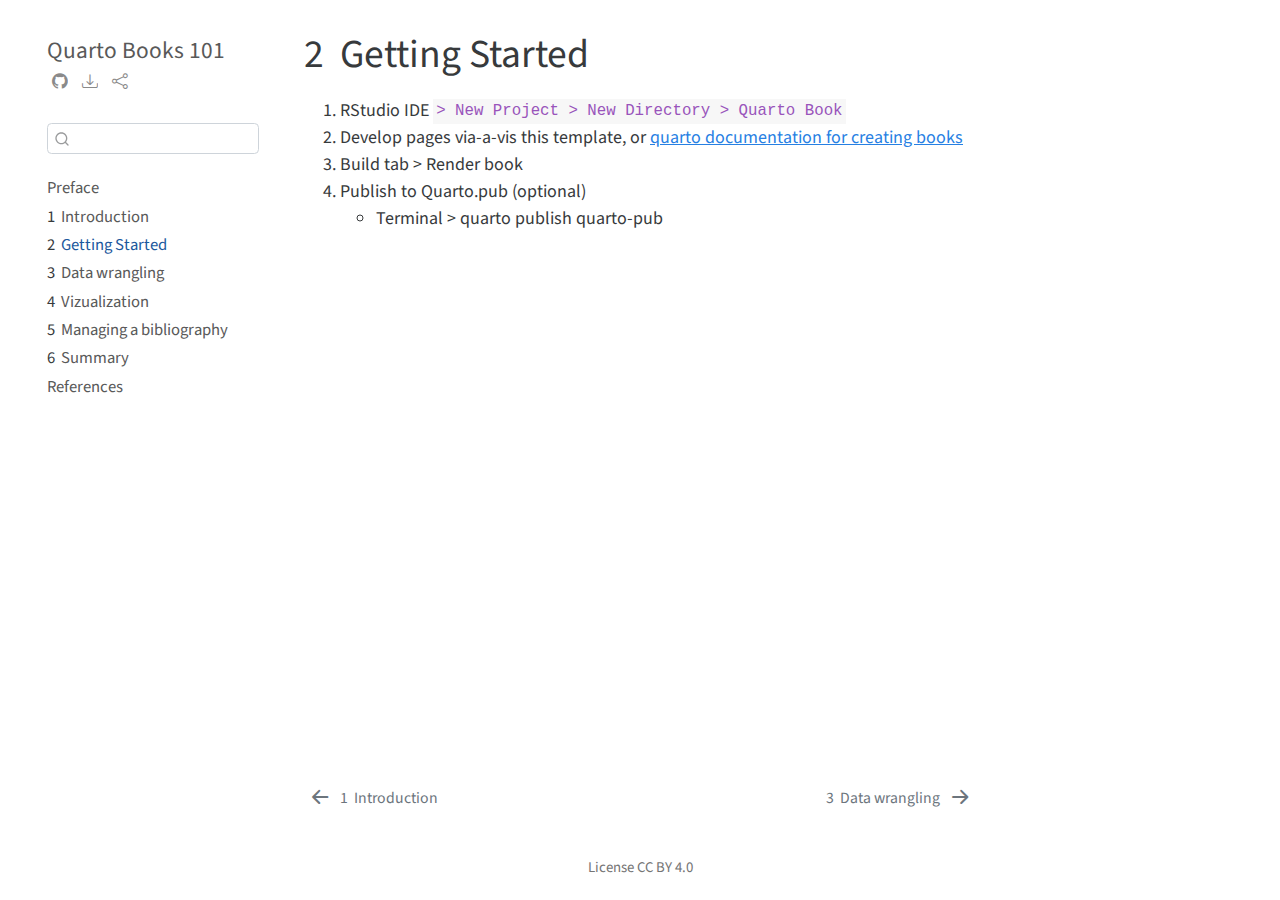
==== _book/getting_started.html @ e57dc0d7 "init" ====
<!DOCTYPE html>
<html xmlns="http://www.w3.org/1999/xhtml" lang="en" xml:lang="en"><head>

<meta charset="utf-8">
<meta name="generator" content="quarto-1.1.179">

<meta name="viewport" content="width=device-width, initial-scale=1.0, user-scalable=yes">


<title>Quarto Books 101 - 2&nbsp; Getting Started</title>
<style>
code{white-space: pre-wrap;}
span.smallcaps{font-variant: small-caps;}
div.columns{display: flex; gap: min(4vw, 1.5em);}
div.column{flex: auto; overflow-x: auto;}
div.hanging-indent{margin-left: 1.5em; text-indent: -1.5em;}
ul.task-list{list-style: none;}
ul.task-list li input[type="checkbox"] {
  width: 0.8em;
  margin: 0 0.8em 0.2em -1.6em;
  vertical-align: middle;
}
</style>


<script src="site_libs/quarto-nav/quarto-nav.js"></script>
<script src="site_libs/quarto-nav/headroom.min.js"></script>
<script src="site_libs/clipboard/clipboard.min.js"></script>
<script src="site_libs/quarto-search/autocomplete.umd.js"></script>
<script src="site_libs/quarto-search/fuse.min.js"></script>
<script src="site_libs/quarto-search/quarto-search.js"></script>
<meta name="quarto:offset" content="./">
<link href="./grammar_data.html" rel="next">
<link href="./intro.html" rel="prev">
<script src="site_libs/quarto-html/quarto.js"></script>
<script src="site_libs/quarto-html/popper.min.js"></script>
<script src="site_libs/quarto-html/tippy.umd.min.js"></script>
<script src="site_libs/quarto-html/anchor.min.js"></script>
<link href="site_libs/quarto-html/tippy.css" rel="stylesheet">
<link href="site_libs/quarto-html/quarto-syntax-highlighting.css" rel="stylesheet" id="quarto-text-highlighting-styles">
<script src="site_libs/bootstrap/bootstrap.min.js"></script>
<link href="site_libs/bootstrap/bootstrap-icons.css" rel="stylesheet">
<link href="site_libs/bootstrap/bootstrap.min.css" rel="stylesheet" id="quarto-bootstrap" data-mode="light">
<script id="quarto-search-options" type="application/json">{
  "location": "sidebar",
  "copy-button": false,
  "collapse-after": 3,
  "panel-placement": "start",
  "type": "textbox",
  "limit": 20,
  "language": {
    "search-no-results-text": "No results",
    "search-matching-documents-text": "matching documents",
    "search-copy-link-title": "Copy link to search",
    "search-hide-matches-text": "Hide additional matches",
    "search-more-match-text": "more match in this document",
    "search-more-matches-text": "more matches in this document",
    "search-clear-button-title": "Clear",
    "search-detached-cancel-button-title": "Cancel",
    "search-submit-button-title": "Submit"
  }
}</script>


</head>

<body class="nav-sidebar floating">

<div id="quarto-search-results"></div>
  <header id="quarto-header" class="headroom fixed-top">
  <nav class="quarto-secondary-nav" data-bs-toggle="collapse" data-bs-target="#quarto-sidebar" aria-controls="quarto-sidebar" aria-expanded="false" aria-label="Toggle sidebar navigation" onclick="if (window.quartoToggleHeadroom) { window.quartoToggleHeadroom(); }">
    <div class="container-fluid d-flex justify-content-between">
      <h1 class="quarto-secondary-nav-title"><span class="chapter-number">2</span>&nbsp; <span class="chapter-title">Getting Started</span></h1>
      <button type="button" class="quarto-btn-toggle btn" aria-label="Show secondary navigation">
        <i class="bi bi-chevron-right"></i>
      </button>
    </div>
  </nav>
</header>
<!-- content -->
<div id="quarto-content" class="quarto-container page-columns page-rows-contents page-layout-article">
<!-- sidebar -->
  <nav id="quarto-sidebar" class="sidebar collapse sidebar-navigation floating overflow-auto">
    <div class="pt-lg-2 mt-2 text-left sidebar-header">
    <div class="sidebar-title mb-0 py-0">
      <a href="./">Quarto Books 101</a> 
        <div class="sidebar-tools-main tools-wide">
    <a href="https://github.com/libjohn/somewhere" title="Source Code" class="sidebar-tool px-1"><i class="bi bi-github"></i></a>
    <a href="" title="Download" id="sidebar-tool-dropdown-0" class="sidebar-tool dropdown-toggle px-1" data-bs-toggle="dropdown" aria-expanded="false"><i class="bi bi-download"></i></a>
    <ul class="dropdown-menu" aria-labelledby="sidebar-tool-dropdown-0">
        <li>
          <a class="dropdown-item sidebar-tools-main-item" href="./Quarto-Books-101.pdf">
            <i class="bi bi-bi-file-pdf pe-1"></i>
          Download PDF
          </a>
        </li>
        <li>
          <a class="dropdown-item sidebar-tools-main-item" href="./Quarto-Books-101.epub">
            <i class="bi bi-bi-journal pe-1"></i>
          Download ePub
          </a>
        </li>
        <li>
          <a class="dropdown-item sidebar-tools-main-item" href="./Quarto-Books-101.docx">
            <i class="bi bi-bi-file-word pe-1"></i>
          Download Docx
          </a>
        </li>
    </ul>
    <a href="" title="Share" id="sidebar-tool-dropdown-1" class="sidebar-tool dropdown-toggle px-1" data-bs-toggle="dropdown" aria-expanded="false"><i class="bi bi-share"></i></a>
    <ul class="dropdown-menu" aria-labelledby="sidebar-tool-dropdown-1">
        <li>
          <a class="dropdown-item sidebar-tools-main-item" href="https://twitter.com/intent/tweet?url=|url|">
            <i class="bi bi-bi-twitter pe-1"></i>
          Twitter
          </a>
        </li>
        <li>
          <a class="dropdown-item sidebar-tools-main-item" href="https://www.facebook.com/sharer/sharer.php?u=|url|">
            <i class="bi bi-bi-facebook pe-1"></i>
          Facebook
          </a>
        </li>
        <li>
          <a class="dropdown-item sidebar-tools-main-item" href="https://www.linkedin.com/sharing/share-offsite/?url=|url|">
            <i class="bi bi-bi-linkedin pe-1"></i>
          LinkedIn
          </a>
        </li>
    </ul>
</div>
    </div>
      </div>
      <div class="mt-2 flex-shrink-0 align-items-center">
        <div class="sidebar-search">
        <div id="quarto-search" class="" title="Search"></div>
        </div>
      </div>
    <div class="sidebar-menu-container"> 
    <ul class="list-unstyled mt-1">
        <li class="sidebar-item">
  <div class="sidebar-item-container"> 
  <a href="./index.html" class="sidebar-item-text sidebar-link">Preface</a>
  </div>
</li>
        <li class="sidebar-item">
  <div class="sidebar-item-container"> 
  <a href="./intro.html" class="sidebar-item-text sidebar-link"><span class="chapter-number">1</span>&nbsp; <span class="chapter-title">Introduction</span></a>
  </div>
</li>
        <li class="sidebar-item">
  <div class="sidebar-item-container"> 
  <a href="./getting_started.html" class="sidebar-item-text sidebar-link active"><span class="chapter-number">2</span>&nbsp; <span class="chapter-title">Getting Started</span></a>
  </div>
</li>
        <li class="sidebar-item">
  <div class="sidebar-item-container"> 
  <a href="./grammar_data.html" class="sidebar-item-text sidebar-link"><span class="chapter-number">3</span>&nbsp; <span class="chapter-title">Data wrangling</span></a>
  </div>
</li>
        <li class="sidebar-item">
  <div class="sidebar-item-container"> 
  <a href="./grammar_graphics.html" class="sidebar-item-text sidebar-link"><span class="chapter-number">4</span>&nbsp; <span class="chapter-title">Vizualization</span></a>
  </div>
</li>
        <li class="sidebar-item">
  <div class="sidebar-item-container"> 
  <a href="./zotero.html" class="sidebar-item-text sidebar-link"><span class="chapter-number">5</span>&nbsp; <span class="chapter-title">Managing a bibliography</span></a>
  </div>
</li>
        <li class="sidebar-item">
  <div class="sidebar-item-container"> 
  <a href="./summary.html" class="sidebar-item-text sidebar-link"><span class="chapter-number">6</span>&nbsp; <span class="chapter-title">Summary</span></a>
  </div>
</li>
        <li class="sidebar-item">
  <div class="sidebar-item-container"> 
  <a href="./references.html" class="sidebar-item-text sidebar-link">References</a>
  </div>
</li>
    </ul>
    </div>
</nav>
<!-- margin-sidebar -->
    <div id="quarto-margin-sidebar" class="sidebar margin-sidebar">
        
    </div>
<!-- main -->
<main class="content" id="quarto-document-content">

<header id="title-block-header" class="quarto-title-block default">
<div class="quarto-title">
<h1 class="title d-none d-lg-block"><span class="chapter-number">2</span>&nbsp; <span class="chapter-title">Getting Started</span></h1>
</div>



<div class="quarto-title-meta">

    
    
  </div>
  

</header>

<ol type="1">
<li>RStudio IDE <code>&gt; New Project &gt; New Directory &gt; Quarto Book</code></li>
<li>Develop pages via-a-vis this template, or <a href="https://quarto.org/docs/books/">quarto documentation for creating books</a></li>
<li>Build tab &gt; Render book</li>
<li>Publish to Quarto.pub (optional)
<ul>
<li>Terminal &gt; quarto publish quarto-pub</li>
</ul></li>
</ol>



</main> <!-- /main -->
<script id="quarto-html-after-body" type="application/javascript">
window.document.addEventListener("DOMContentLoaded", function (event) {
  const toggleBodyColorMode = (bsSheetEl) => {
    const mode = bsSheetEl.getAttribute("data-mode");
    const bodyEl = window.document.querySelector("body");
    if (mode === "dark") {
      bodyEl.classList.add("quarto-dark");
      bodyEl.classList.remove("quarto-light");
    } else {
      bodyEl.classList.add("quarto-light");
      bodyEl.classList.remove("quarto-dark");
    }
  }
  const toggleBodyColorPrimary = () => {
    const bsSheetEl = window.document.querySelector("link#quarto-bootstrap");
    if (bsSheetEl) {
      toggleBodyColorMode(bsSheetEl);
    }
  }
  toggleBodyColorPrimary();  
  const icon = "";
  const anchorJS = new window.AnchorJS();
  anchorJS.options = {
    placement: 'right',
    icon: icon
  };
  anchorJS.add('.anchored');
  const clipboard = new window.ClipboardJS('.code-copy-button', {
    target: function(trigger) {
      return trigger.previousElementSibling;
    }
  });
  clipboard.on('success', function(e) {
    // button target
    const button = e.trigger;
    // don't keep focus
    button.blur();
    // flash "checked"
    button.classList.add('code-copy-button-checked');
    var currentTitle = button.getAttribute("title");
    button.setAttribute("title", "Copied!");
    setTimeout(function() {
      button.setAttribute("title", currentTitle);
      button.classList.remove('code-copy-button-checked');
    }, 1000);
    // clear code selection
    e.clearSelection();
  });
  function tippyHover(el, contentFn) {
    const config = {
      allowHTML: true,
      content: contentFn,
      maxWidth: 500,
      delay: 100,
      arrow: false,
      appendTo: function(el) {
          return el.parentElement;
      },
      interactive: true,
      interactiveBorder: 10,
      theme: 'quarto',
      placement: 'bottom-start'
    };
    window.tippy(el, config); 
  }
  const noterefs = window.document.querySelectorAll('a[role="doc-noteref"]');
  for (var i=0; i<noterefs.length; i++) {
    const ref = noterefs[i];
    tippyHover(ref, function() {
      // use id or data attribute instead here
      let href = ref.getAttribute('data-footnote-href') || ref.getAttribute('href');
      try { href = new URL(href).hash; } catch {}
      const id = href.replace(/^#\/?/, "");
      const note = window.document.getElementById(id);
      return note.innerHTML;
    });
  }
  var bibliorefs = window.document.querySelectorAll('a[role="doc-biblioref"]');
  for (var i=0; i<bibliorefs.length; i++) {
    const ref = bibliorefs[i];
    const cites = ref.parentNode.getAttribute('data-cites').split(' ');
    tippyHover(ref, function() {
      var popup = window.document.createElement('div');
      cites.forEach(function(cite) {
        var citeDiv = window.document.createElement('div');
        citeDiv.classList.add('hanging-indent');
        citeDiv.classList.add('csl-entry');
        var biblioDiv = window.document.getElementById('ref-' + cite);
        if (biblioDiv) {
          citeDiv.innerHTML = biblioDiv.innerHTML;
        }
        popup.appendChild(citeDiv);
      });
      return popup.innerHTML;
    });
  }
});
</script>
<nav class="page-navigation">
  <div class="nav-page nav-page-previous">
      <a href="./intro.html" class="pagination-link">
        <i class="bi bi-arrow-left-short"></i> <span class="nav-page-text"><span class="chapter-number">1</span>&nbsp; <span class="chapter-title">Introduction</span></span>
      </a>          
  </div>
  <div class="nav-page nav-page-next">
      <a href="./grammar_data.html" class="pagination-link">
        <span class="nav-page-text"><span class="chapter-number">3</span>&nbsp; <span class="chapter-title">Data wrangling</span></span> <i class="bi bi-arrow-right-short"></i>
      </a>
  </div>
</nav>
</div> <!-- /content -->
<footer class="footer">
  <div class="nav-footer">
      <div class="nav-footer-center">
        <ul class="footer-items list-unstyled">
    <li class="nav-item">
    <a class="nav-link" href="https://creativecommons.org/licenses/by/4.0/">License CC BY 4.0</a>
  </li>  
</ul>
      </div>
  </div>
</footer>



</body></html>
---- _book/site_libs/quarto-html/tippy.css ----
.tippy-box[data-animation=fade][data-state=hidden]{opacity:0}[data-tippy-root]{max-width:calc(100vw - 10px)}.tippy-box{position:relative;background-color:#333;color:#fff;border-radius:4px;font-size:14px;line-height:1.4;white-space:normal;outline:0;transition-property:transform,visibility,opacity}.tippy-box[data-placement^=top]>.tippy-arrow{bottom:0}.tippy-box[data-placement^=top]>.tippy-arrow:before{bottom:-7px;left:0;border-width:8px 8px 0;border-top-color:initial;transform-origin:center top}.tippy-box[data-placement^=bottom]>.tippy-arrow{top:0}.tippy-box[data-placement^=bottom]>.tippy-arrow:before{top:-7px;left:0;border-width:0 8px 8px;border-bottom-color:initial;transform-origin:center bottom}.tippy-box[data-placement^=left]>.tippy-arrow{right:0}.tippy-box[data-placement^=left]>.tippy-arrow:before{border-width:8px 0 8px 8px;border-left-color:initial;right:-7px;transform-origin:center left}.tippy-box[data-placement^=right]>.tippy-arrow{left:0}.tippy-box[data-placement^=right]>.tippy-arrow:before{left:-7px;border-width:8px 8px 8px 0;border-right-color:initial;transform-origin:center right}.tippy-box[data-inertia][data-state=visible]{transition-timing-function:cubic-bezier(.54,1.5,.38,1.11)}.tippy-arrow{width:16px;height:16px;color:#333}.tippy-arrow:before{content:"";position:absolute;border-color:transparent;border-style:solid}.tippy-content{position:relative;padding:5px 9px;z-index:1}
---- _book/site_libs/quarto-html/quarto-syntax-highlighting.css ----
/* quarto syntax highlight colors */
:root {
  --quarto-hl-ot-color: #003B4F;
  --quarto-hl-at-color: #657422;
  --quarto-hl-ss-color: #20794D;
  --quarto-hl-an-color: #5E5E5E;
  --quarto-hl-fu-color: #4758AB;
  --quarto-hl-st-color: #20794D;
  --quarto-hl-cf-color: #003B4F;
  --quarto-hl-op-color: #5E5E5E;
  --quarto-hl-er-color: #AD0000;
  --quarto-hl-bn-color: #AD0000;
  --quarto-hl-al-color: #AD0000;
  --quarto-hl-va-color: #111111;
  --quarto-hl-bu-color: inherit;
  --quarto-hl-ex-color: inherit;
  --quarto-hl-pp-color: #AD0000;
  --quarto-hl-in-color: #5E5E5E;
  --quarto-hl-vs-color: #20794D;
  --quarto-hl-wa-color: #5E5E5E;
  --quarto-hl-do-color: #5E5E5E;
  --quarto-hl-im-color: #00769E;
  --quarto-hl-ch-color: #20794D;
  --quarto-hl-dt-color: #AD0000;
  --quarto-hl-fl-color: #AD0000;
  --quarto-hl-co-color: #5E5E5E;
  --quarto-hl-cv-color: #5E5E5E;
  --quarto-hl-cn-color: #8f5902;
  --quarto-hl-sc-color: #5E5E5E;
  --quarto-hl-dv-color: #AD0000;
  --quarto-hl-kw-color: #003B4F;
}

/* other quarto variables */
:root {
  --quarto-font-monospace: SFMono-Regular, Menlo, Monaco, Consolas, "Liberation Mono", "Courier New", monospace;
}

pre > code.sourceCode > span {
  color: #003B4F;
}

code span {
  color: #003B4F;
}

code.sourceCode > span {
  color: #003B4F;
}

div.sourceCode,
div.sourceCode pre.sourceCode {
  color: #003B4F;
}

code span.ot {
  color: #003B4F;
}

code span.at {
  color: #657422;
}

code span.ss {
  color: #20794D;
}

code span.an {
  color: #5E5E5E;
}

code span.fu {
  color: #4758AB;
}

code span.st {
  color: #20794D;
}

code span.cf {
  color: #003B4F;
}

code span.op {
  color: #5E5E5E;
}

code span.er {
  color: #AD0000;
}

code span.bn {
  color: #AD0000;
}

code span.al {
  color: #AD0000;
}

code span.va {
  color: #111111;
}

code span.pp {
  color: #AD0000;
}

code span.in {
  color: #5E5E5E;
}

code span.vs {
  color: #20794D;
}

code span.wa {
  color: #5E5E5E;
  font-style: italic;
}

code span.do {
  color: #5E5E5E;
  font-style: italic;
}

code span.im {
  color: #00769E;
}

code span.ch {
  color: #20794D;
}

code span.dt {
  color: #AD0000;
}

code span.fl {
  color: #AD0000;
}

code span.co {
  color: #5E5E5E;
}

code span.cv {
  color: #5E5E5E;
  font-style: italic;
}

code span.cn {
  color: #8f5902;
}

code span.sc {
  color: #5E5E5E;
}

code span.dv {
  color: #AD0000;
}

code span.kw {
  color: #003B4F;
}

.prevent-inlining {
  content: "</";
}

/*# sourceMappingURL=debc5d5d77c3f9108843748ff7464032.css.map */
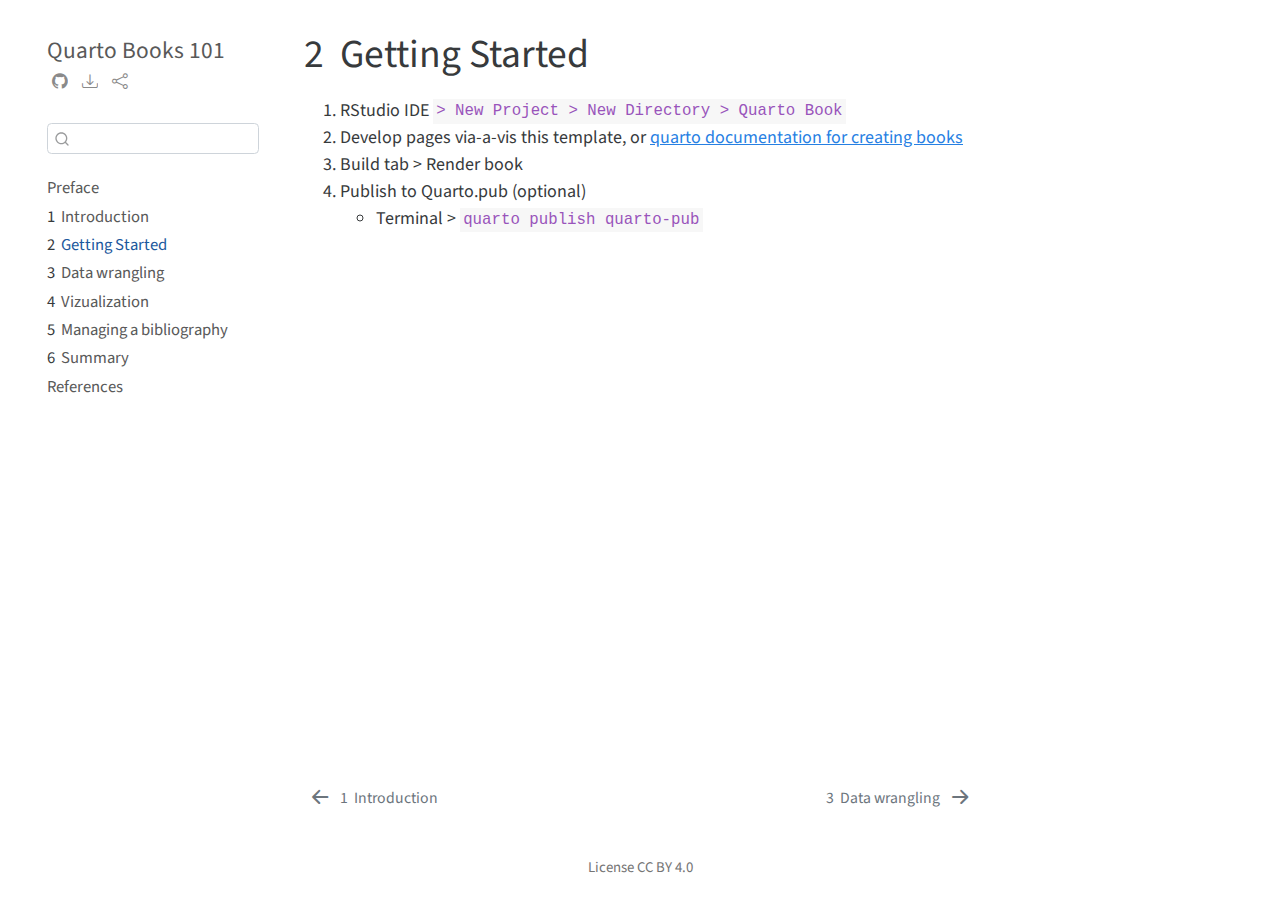
==== commit eb868d48: "push the book" ====
--- a/_book/getting_started.html
+++ b/_book/getting_started.html
@@ -210,7 +210,7 @@
 <li>Build tab &gt; Render book</li>
 <li>Publish to Quarto.pub (optional)
 <ul>
-<li>Terminal &gt; quarto publish quarto-pub</li>
+<li>Terminal &gt; <code>quarto publish quarto-pub</code></li>
 </ul></li>
 </ol>
 
